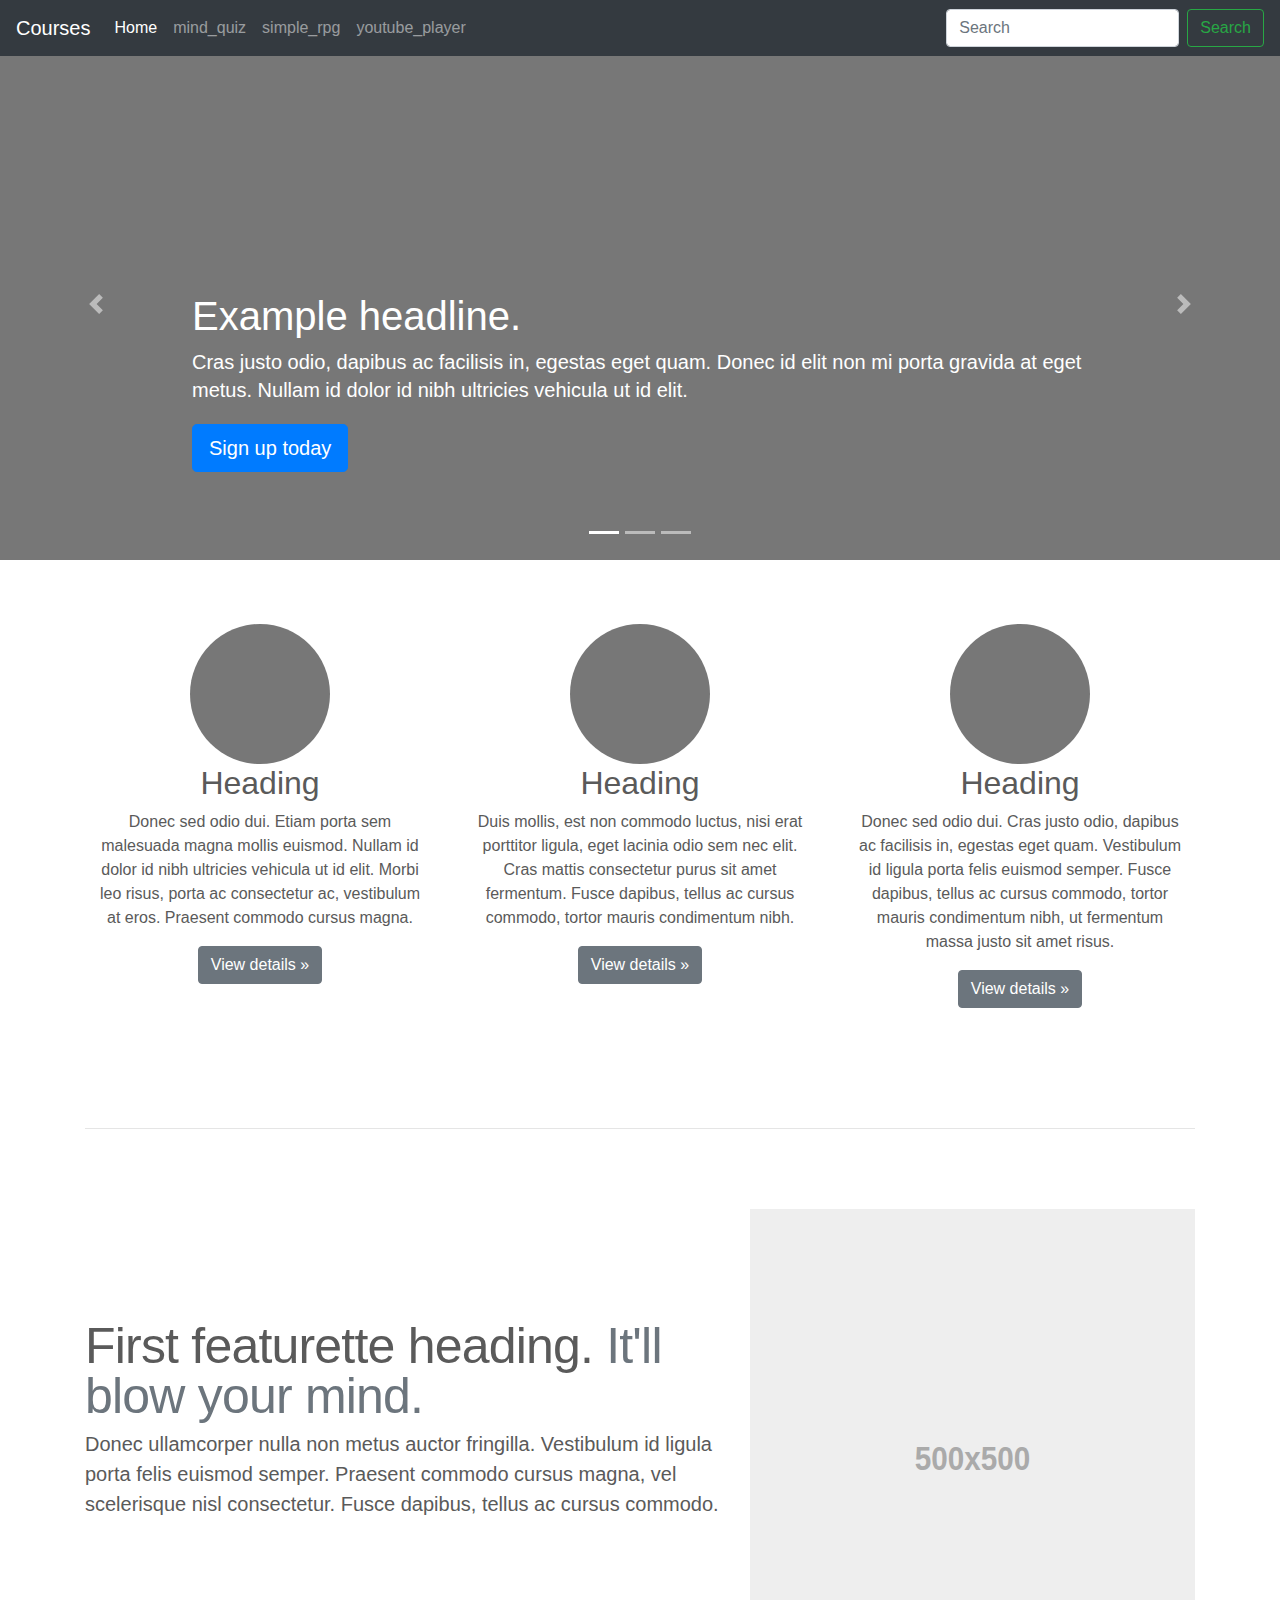
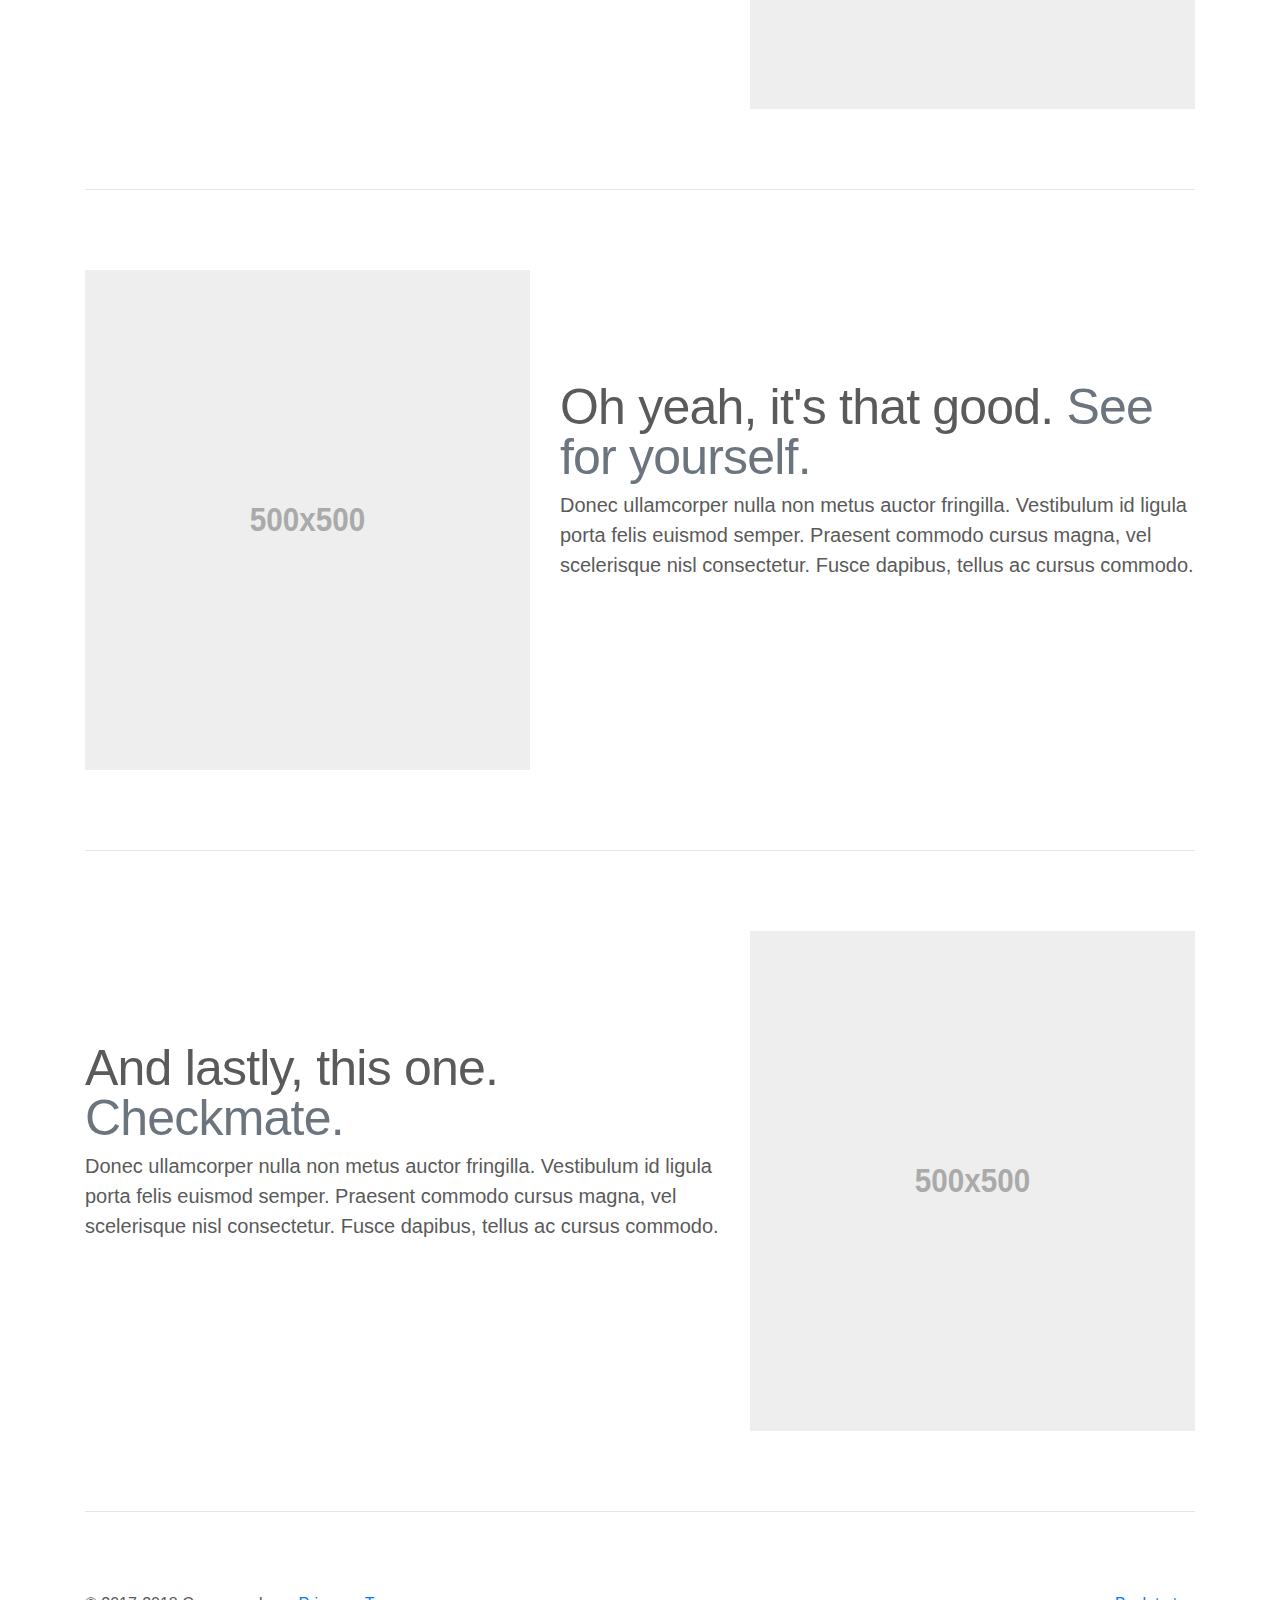
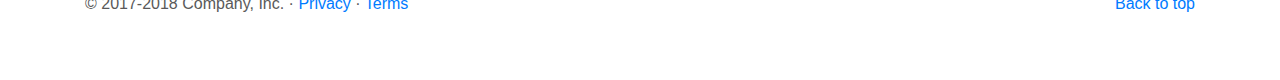
==== index.html @ 1dd1d672 "final" ====
<!doctype html>
<html lang="en">
  <head>
    <meta charset="utf-8">
    <meta name="viewport" content="width=device-width, initial-scale=1, shrink-to-fit=no">
    <meta name="description" content="">
    <meta name="author" content="">
    <link rel="icon" href="favicon.ico">

    <title>Carousel Template for Bootstrap</title>

    <!-- Bootstrap core CSS -->
    <link href="dist/css/bootstrap.min.css" rel="stylesheet">

    <!-- Custom styles for this template -->
    <link href="carousel.css" rel="stylesheet">
  </head>
  <body>

    <header>
      <nav class="navbar navbar-expand-md navbar-dark fixed-top bg-dark">
        <a class="navbar-brand" href="#">Courses</a>
        <button class="navbar-toggler" type="button" data-toggle="collapse" data-target="#navbarCollapse" aria-controls="navbarCollapse" aria-expanded="false" aria-label="Toggle navigation">
          <span class="navbar-toggler-icon"></span>
        </button>
        <div class="collapse navbar-collapse" id="navbarCollapse">
          <ul class="navbar-nav mr-auto">
            <li class="nav-item active">
              <a class="nav-link" href="#">Home <span class="sr-only">(current)</span></a>
            </li>
            <li class="nav-item">
              <a class="nav-link" href="mind_quiz.html">mind_quiz</a>
            </li>
            <li class="nav-item">
              <a class="nav-link" href="simple_rpg.html">simple_rpg</a>
            </li>
            <li class="nav-item">
              <a class="nav-link" href="youtube.html">youtube_player</a>
           </li>
          </ul>
          <form class="form-inline mt-2 mt-md-0">
            <input class="form-control mr-sm-2" type="text" placeholder="Search" aria-label="Search">
            <button class="btn btn-outline-success my-2 my-sm-0" type="submit">Search</button>
          </form>
        </div>
      </nav>
    </header>

    <main role="main">

      <div id="myCarousel" class="carousel slide" data-ride="carousel">
        <ol class="carousel-indicators">
          <li data-target="#myCarousel" data-slide-to="0" class="active"></li>
          <li data-target="#myCarousel" data-slide-to="1"></li>
          <li data-target="#myCarousel" data-slide-to="2"></li>
        </ol>
        <div class="carousel-inner">
          <div class="carousel-item active">
            <img class="first-slide" src="[data-uri]" alt="First slide">
            <div class="container">
              <div class="carousel-caption text-left">
                <h1>Example headline.</h1>
                <p>Cras justo odio, dapibus ac facilisis in, egestas eget quam. Donec id elit non mi porta gravida at eget metus. Nullam id dolor id nibh ultricies vehicula ut id elit.</p>
                <p><a class="btn btn-lg btn-primary" href="#" role="button">Sign up today</a></p>
              </div>
            </div>
          </div>
          <div class="carousel-item">
            <img class="second-slide" src="[data-uri]" alt="Second slide">
            <div class="container">
              <div class="carousel-caption">
                <h1>Another example headline.</h1>
                <p>Cras justo odio, dapibus ac facilisis in, egestas eget quam. Donec id elit non mi porta gravida at eget metus. Nullam id dolor id nibh ultricies vehicula ut id elit.</p>
                <p><a class="btn btn-lg btn-primary" href="#" role="button">Learn more</a></p>
              </div>
            </div>
          </div>
          <div class="carousel-item">
            <img class="third-slide" src="[data-uri]" alt="Third slide">
            <div class="container">
              <div class="carousel-caption text-right">
                <h1>One more for good measure.</h1>
                <p>Cras justo odio, dapibus ac facilisis in, egestas eget quam. Donec id elit non mi porta gravida at eget metus. Nullam id dolor id nibh ultricies vehicula ut id elit.</p>
                <p><a class="btn btn-lg btn-primary" href="#" role="button">Browse gallery</a></p>
              </div>
            </div>
          </div>
        </div>
        <a class="carousel-control-prev" href="#myCarousel" role="button" data-slide="prev">
          <span class="carousel-control-prev-icon" aria-hidden="true"></span>
          <span class="sr-only">Previous</span>
        </a>
        <a class="carousel-control-next" href="#myCarousel" role="button" data-slide="next">
          <span class="carousel-control-next-icon" aria-hidden="true"></span>
          <span class="sr-only">Next</span>
        </a>
      </div>


      <!-- Marketing messaging and featurettes
      ================================================== -->
      <!-- Wrap the rest of the page in another container to center all the content. -->

      <div class="container marketing">

        <!-- Three columns of text below the carousel -->
        <div class="row">
          <div class="col-lg-4">
            <img class="rounded-circle" src="[data-uri]" alt="Generic placeholder image" width="140" height="140">
            <h2>Heading</h2>
            <p>Donec sed odio dui. Etiam porta sem malesuada magna mollis euismod. Nullam id dolor id nibh ultricies vehicula ut id elit. Morbi leo risus, porta ac consectetur ac, vestibulum at eros. Praesent commodo cursus magna.</p>
            <p><a class="btn btn-secondary" href="#" role="button">View details &raquo;</a></p>
          </div><!-- /.col-lg-4 -->
          <div class="col-lg-4">
            <img class="rounded-circle" src="[data-uri]" alt="Generic placeholder image" width="140" height="140">
            <h2>Heading</h2>
            <p>Duis mollis, est non commodo luctus, nisi erat porttitor ligula, eget lacinia odio sem nec elit. Cras mattis consectetur purus sit amet fermentum. Fusce dapibus, tellus ac cursus commodo, tortor mauris condimentum nibh.</p>
            <p><a class="btn btn-secondary" href="#" role="button">View details &raquo;</a></p>
          </div><!-- /.col-lg-4 -->
          <div class="col-lg-4">
            <img class="rounded-circle" src="[data-uri]" alt="Generic placeholder image" width="140" height="140">
            <h2>Heading</h2>
            <p>Donec sed odio dui. Cras justo odio, dapibus ac facilisis in, egestas eget quam. Vestibulum id ligula porta felis euismod semper. Fusce dapibus, tellus ac cursus commodo, tortor mauris condimentum nibh, ut fermentum massa justo sit amet risus.</p>
            <p><a class="btn btn-secondary" href="#" role="button">View details &raquo;</a></p>
          </div><!-- /.col-lg-4 -->
        </div><!-- /.row -->


        <!-- START THE FEATURETTES -->

        <hr class="featurette-divider">

        <div class="row featurette">
          <div class="col-md-7">
            <h2 class="featurette-heading">First featurette heading. <span class="text-muted">It'll blow your mind.</span></h2>
            <p class="lead">Donec ullamcorper nulla non metus auctor fringilla. Vestibulum id ligula porta felis euismod semper. Praesent commodo cursus magna, vel scelerisque nisl consectetur. Fusce dapibus, tellus ac cursus commodo.</p>
          </div>
          <div class="col-md-5">
            <img class="featurette-image img-fluid mx-auto" data-src="holder.js/500x500/auto" alt="Generic placeholder image">
          </div>
        </div>

        <hr class="featurette-divider">

        <div class="row featurette">
          <div class="col-md-7 order-md-2">
            <h2 class="featurette-heading">Oh yeah, it's that good. <span class="text-muted">See for yourself.</span></h2>
            <p class="lead">Donec ullamcorper nulla non metus auctor fringilla. Vestibulum id ligula porta felis euismod semper. Praesent commodo cursus magna, vel scelerisque nisl consectetur. Fusce dapibus, tellus ac cursus commodo.</p>
          </div>
          <div class="col-md-5 order-md-1">
            <img class="featurette-image img-fluid mx-auto" data-src="holder.js/500x500/auto" alt="Generic placeholder image">
          </div>
        </div>

        <hr class="featurette-divider">

        <div class="row featurette">
          <div class="col-md-7">
            <h2 class="featurette-heading">And lastly, this one. <span class="text-muted">Checkmate.</span></h2>
            <p class="lead">Donec ullamcorper nulla non metus auctor fringilla. Vestibulum id ligula porta felis euismod semper. Praesent commodo cursus magna, vel scelerisque nisl consectetur. Fusce dapibus, tellus ac cursus commodo.</p>
          </div>
          <div class="col-md-5">
            <img class="featurette-image img-fluid mx-auto" data-src="holder.js/500x500/auto" alt="Generic placeholder image">
          </div>
        </div>

        <hr class="featurette-divider">

        <!-- /END THE FEATURETTES -->

      </div><!-- /.container -->


      <!-- FOOTER -->
      <footer class="container">
        <p class="float-right"><a href="#">Back to top</a></p>
        <p>&copy; 2017-2018 Company, Inc. &middot; <a href="#">Privacy</a> &middot; <a href="#">Terms</a></p>
      </footer>
    </main>

    <!-- Bootstrap core JavaScript
    ================================================== -->
    <!-- Placed at the end of the document so the pages load faster -->
    <script src="https://code.jquery.com/jquery-3.3.1.slim.min.js" integrity="sha384-q8i/X+965DzO0rT7abK41JStQIAqVgRVzpbzo5smXKp4YfRvH+8abtTE1Pi6jizo" crossorigin="anonymous"></script>
    <script>window.jQuery || document.write('<script src="assets/js/vendor/jquery-slim.min.js"><\/script>')</script>
    <script src="assets/js/vendor/popper.min.js"></script>
    <script src="dist/js/bootstrap.min.js"></script>
    <!-- Just to make our placeholder images work. Don't actually copy the next line! -->
    <script src="assets/js/vendor/holder.min.js"></script>
  </body>
</html>
---- carousel.css ----
/* GLOBAL STYLES
-------------------------------------------------- */
/* Padding below the footer and lighter body text */

body {
  padding-top: 3rem;
  padding-bottom: 3rem;
  color: #5a5a5a;
}


/* CUSTOMIZE THE CAROUSEL
-------------------------------------------------- */

/* Carousel base class */
.carousel {
  margin-bottom: 4rem;
}
/* Since positioning the image, we need to help out the caption */
.carousel-caption {
  bottom: 3rem;
  z-index: 10;
}

/* Declare heights because of positioning of img element */
.carousel-item {
  height: 32rem;
  background-color: #777;
}
.carousel-item > img {
  position: absolute;
  top: 0;
  left: 0;
  min-width: 100%;
  height: 32rem;
}


/* MARKETING CONTENT
-------------------------------------------------- */

/* Center align the text within the three columns below the carousel */
.marketing .col-lg-4 {
  margin-bottom: 1.5rem;
  text-align: center;
}
.marketing h2 {
  font-weight: 400;
}
.marketing .col-lg-4 p {
  margin-right: .75rem;
  margin-left: .75rem;
}


/* Featurettes
------------------------- */

.featurette-divider {
  margin: 5rem 0; /* Space out the Bootstrap <hr> more */
}

/* Thin out the marketing headings */
.featurette-heading {
  font-weight: 300;
  line-height: 1;
  letter-spacing: -.05rem;
}


/* RESPONSIVE CSS
-------------------------------------------------- */

@media (min-width: 40em) {
  /* Bump up size of carousel content */
  .carousel-caption p {
    margin-bottom: 1.25rem;
    font-size: 1.25rem;
    line-height: 1.4;
  }

  .featurette-heading {
    font-size: 50px;
  }
}

@media (min-width: 62em) {
  .featurette-heading {
    margin-top: 7rem;
  }
}
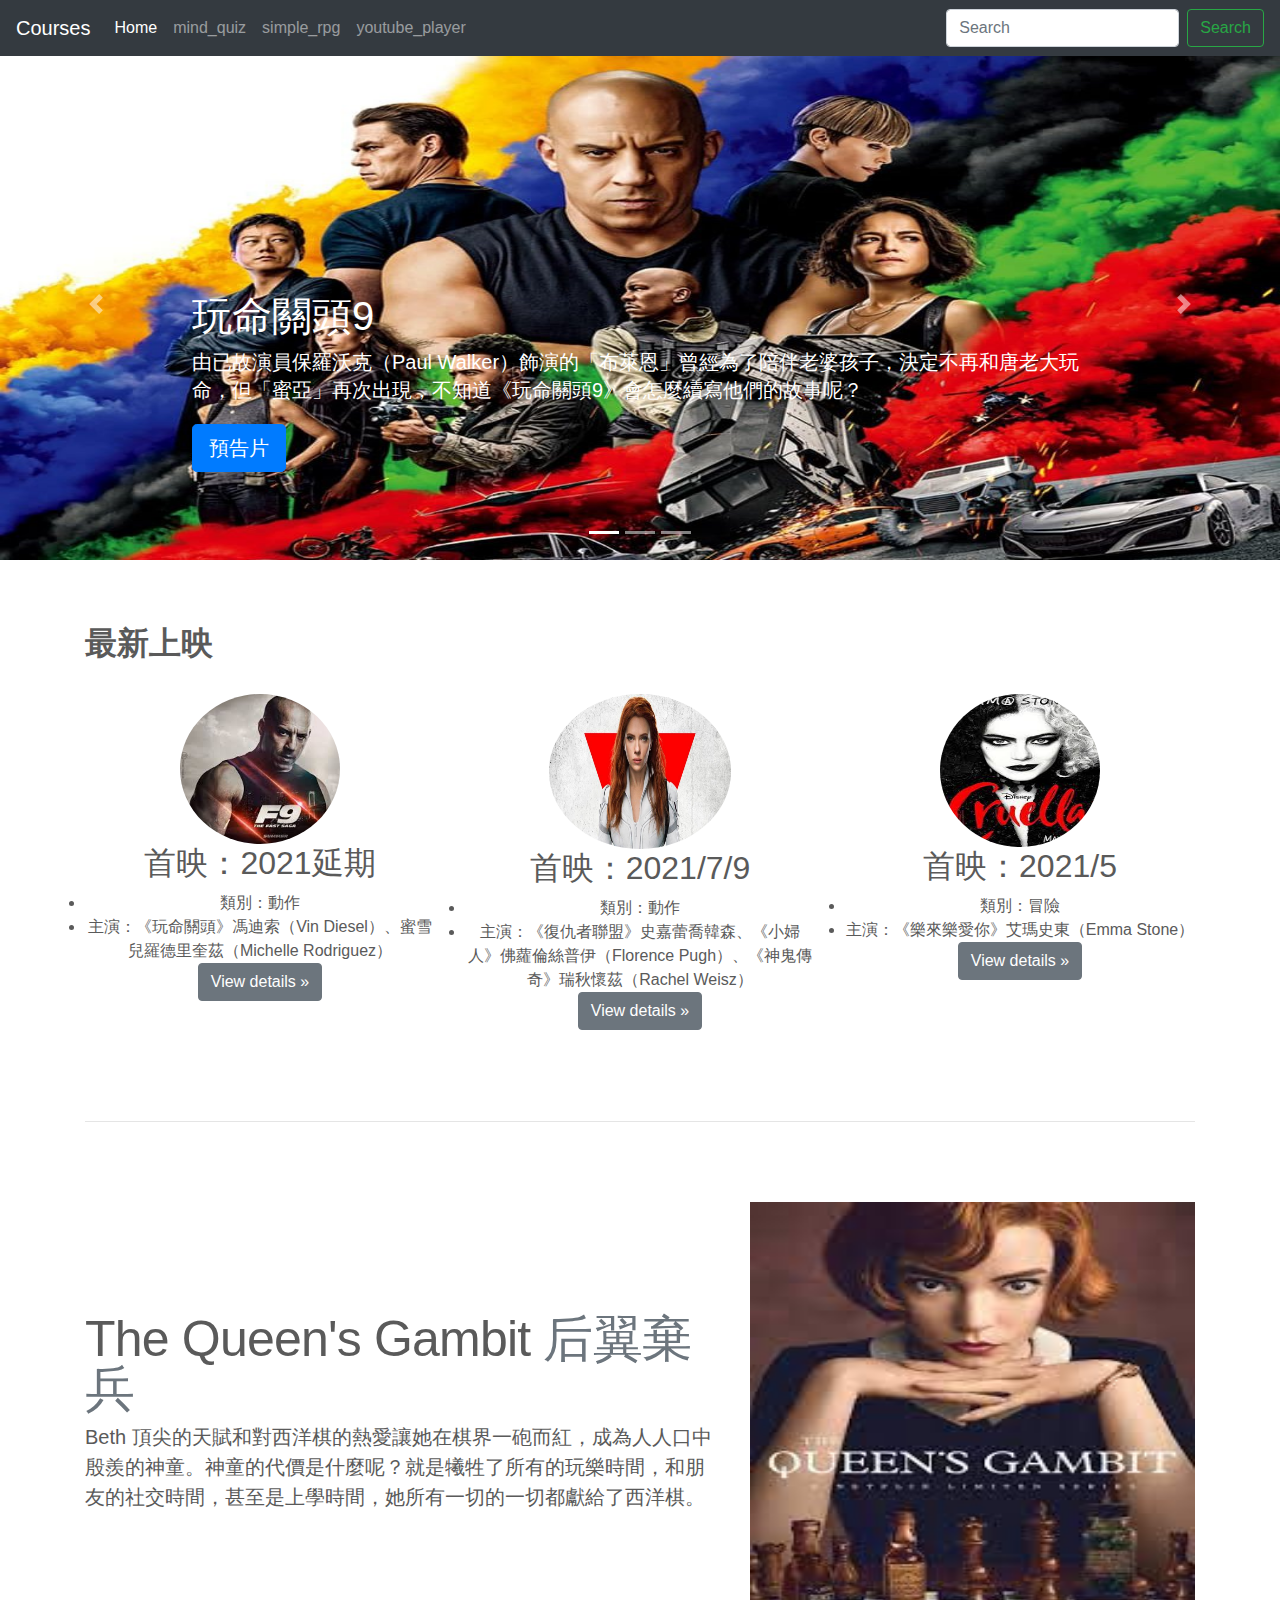
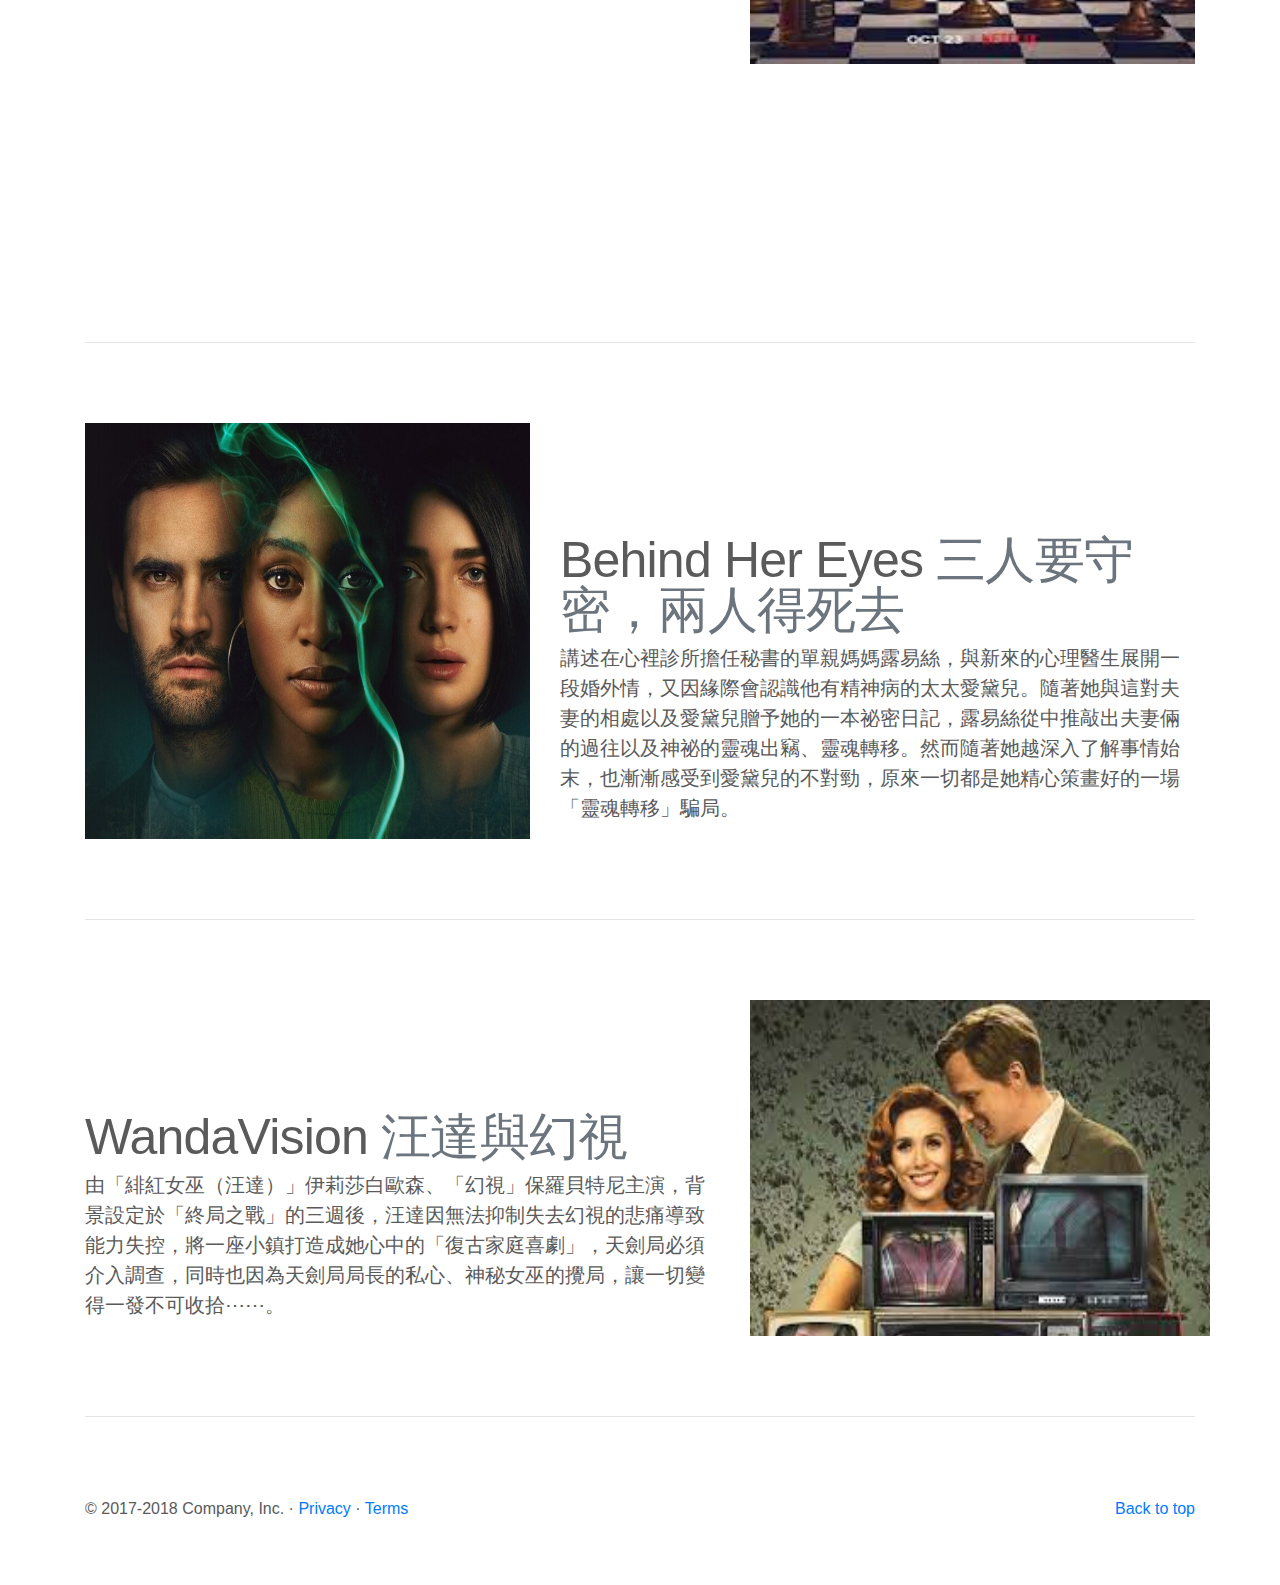
==== commit 94148ef8: "1" ====
--- a/index.html
+++ b/index.html
@@ -56,32 +56,32 @@
         </ol>
         <div class="carousel-inner">
           <div class="carousel-item active">
-            <img class="first-slide" src="[data-uri]" alt="First slide">
+            <img class="first-slide" src="assets/img/F9.jpg" alt="First slide">
             <div class="container">
               <div class="carousel-caption text-left">
-                <h1>Example headline.</h1>
-                <p>Cras justo odio, dapibus ac facilisis in, egestas eget quam. Donec id elit non mi porta gravida at eget metus. Nullam id dolor id nibh ultricies vehicula ut id elit.</p>
-                <p><a class="btn btn-lg btn-primary" href="#" role="button">Sign up today</a></p>
+                <h1>玩命關頭9</h1>
+                <p>由已故演員保羅沃克（Paul Walker）飾演的「布萊恩」曾經為了陪伴老婆孩子，決定不再和唐老大玩命，但「蜜亞」再次出現，不知道《玩命關頭9》會怎麼續寫他們的故事呢？</p>
+                <p><a class="btn btn-lg btn-primary" href="https://www.youtube.com/watch?v=7k2P3mF5Eso" target="_self" role="button">預告片</a></p>
               </div>
             </div>
           </div>
           <div class="carousel-item">
-            <img class="second-slide" src="[data-uri]" alt="Second slide">
+            <img class="second-slide" src="assets/img/photo.jfif" alt="Second slide">
             <div class="container">
-              <div class="carousel-caption">
-                <h1>Another example headline.</h1>
-                <p>Cras justo odio, dapibus ac facilisis in, egestas eget quam. Donec id elit non mi porta gravida at eget metus. Nullam id dolor id nibh ultricies vehicula ut id elit.</p>
-                <p><a class="btn btn-lg btn-primary" href="#" role="button">Learn more</a></p>
+              <div class="carousel-caption text-left">
+                <h1>黑寡婦</h1>
+                <p>娜塔莎羅曼諾夫在德國機場放走「美國隊長」和「酷寒戰士」之後，遭到美國政府通緝，流亡的同時，她竟發現了關於自己身世的危險陰謀!《黑寡婦》聚焦娜塔莎的過去，講述她如何被培育成蘇聯紅房間諜，如何被「鷹眼」招募為神盾局特工，娜塔莎曾經的「學妹」葉蓮娜貝洛娃和兩人的養父養母也首次現身！</p>
+                <p><a class="btn btn-lg btn-primary" href="https://www.youtube.com/watch?v=-gQHSE7cJg8" target="_self" role="button">預告片</a></p>
               </div>
             </div>
           </div>
           <div class="carousel-item">
-            <img class="third-slide" src="[data-uri]" alt="Third slide">
+            <img class="third-slide" src="assets/img/smile.jpg" alt="Third slide">
             <div class="container">
               <div class="carousel-caption text-right">
-                <h1>One more for good measure.</h1>
-                <p>Cras justo odio, dapibus ac facilisis in, egestas eget quam. Donec id elit non mi porta gravida at eget metus. Nullam id dolor id nibh ultricies vehicula ut id elit.</p>
-                <p><a class="btn btn-lg btn-primary" href="#" role="button">Browse gallery</a></p>
+                <h1>時尚惡女：庫伊拉</h1>
+                <p>故事設定在1970年代倫敦正值龐克搖滾的革命時期，一位名叫艾絲黛拉（艾瑪史東 飾）的年輕女孩，想憑著自己的才華在時尚界闖出自己的名號；直到有天她被馮赫爾曼男爵夫人相中（艾瑪湯普遜 飾），兩人從相知相惜演變到反目成仇，這讓艾絲黛拉的黑暗面逐漸展露，成為了人見人怕的時尚惡女 — 庫伊拉！</p>
+                <p><a class="btn btn-lg btn-primary" href="https://www.youtube.com/watch?v=n3cUpqUI42Y" target="_self" role="button">預告片</a></p>
               </div>
             </div>
           </div>
@@ -102,26 +102,32 @@
       <!-- Wrap the rest of the page in another container to center all the content. -->
 
       <div class="container marketing">
-
+        <div>
+          <h2><strong>最新上映</strong></h2>
+          <br>
+        </div>
         <!-- Three columns of text below the carousel -->
         <div class="row">
           <div class="col-lg-4">
-            <img class="rounded-circle" src="[data-uri]" alt="Generic placeholder image" width="140" height="140">
-            <h2>Heading</h2>
-            <p>Donec sed odio dui. Etiam porta sem malesuada magna mollis euismod. Nullam id dolor id nibh ultricies vehicula ut id elit. Morbi leo risus, porta ac consectetur ac, vestibulum at eros. Praesent commodo cursus magna.</p>
-            <p><a class="btn btn-secondary" href="#" role="button">View details &raquo;</a></p>
+            <img class="rounded-circle" src="assets/img/images.jfif" alt="Generic placeholder image" width="160" height="150">
+            <h2>首映：2021延期</h2>
+            <li>類別：動作</li>
+            <li>主演：《玩命關頭》馮迪索（Vin Diesel）、蜜雪兒羅德里奎茲（Michelle Rodriguez）</li>
+            <p><a class="btn btn-secondary" href="https://zh.wikipedia.org/wiki/%E7%8E%A9%E5%91%BD%E9%97%9C%E9%A0%AD%E7%B3%BB%E5%88%97" target="_blank" role="button">View details &raquo;</a></p>
           </div><!-- /.col-lg-4 -->
           <div class="col-lg-4">
-            <img class="rounded-circle" src="[data-uri]" alt="Generic placeholder image" width="140" height="140">
-            <h2>Heading</h2>
-            <p>Duis mollis, est non commodo luctus, nisi erat porttitor ligula, eget lacinia odio sem nec elit. Cras mattis consectetur purus sit amet fermentum. Fusce dapibus, tellus ac cursus commodo, tortor mauris condimentum nibh.</p>
-            <p><a class="btn btn-secondary" href="#" role="button">View details &raquo;</a></p>
+            <img class="rounded-circle" src="assets/img/black.jpg" alt="Generic placeholder image" width="52%" height="48%">
+            <h2>首映：2021/7/9</h2>
+            <li>類別：動作</li>
+            <li>主演：《復仇者聯盟》史嘉蕾喬韓森、《小婦人》佛蘿倫絲普伊（Florence Pugh）、《神鬼傳奇》瑞秋懷茲（Rachel Weisz）</li>
+            <p><a class="btn btn-secondary" href="https://zh.wikipedia.org/wiki/%E9%BB%91%E5%AF%A1%E5%A9%A6_(%E9%9B%BB%E5%BD%B1)" target="_blank" role="button">View details &raquo;</a></p>
           </div><!-- /.col-lg-4 -->
           <div class="col-lg-4">
-            <img class="rounded-circle" src="[data-uri]" alt="Generic placeholder image" width="140" height="140">
-            <h2>Heading</h2>
-            <p>Donec sed odio dui. Cras justo odio, dapibus ac facilisis in, egestas eget quam. Vestibulum id ligula porta felis euismod semper. Fusce dapibus, tellus ac cursus commodo, tortor mauris condimentum nibh, ut fermentum massa justo sit amet risus.</p>
-            <p><a class="btn btn-secondary" href="#" role="button">View details &raquo;</a></p>
+            <img class="rounded-circle" src="assets/img/emma.jfif" alt="Generic placeholder image" width="160" height="153">
+            <h2>首映：2021/5</h2>
+            <li>類別：冒險</li>
+            <li>主演：《樂來樂愛你》艾瑪史東（Emma Stone）</li>
+            <p><a class="btn btn-secondary" href="https://zh.wikipedia.org/wiki/%E6%99%82%E5%B0%9A%E6%83%A1%E5%A5%B3%EF%BC%9A%E5%BA%AB%E4%BC%8A%E6%8B%89" target="_blank" role="button">View details &raquo;</a></p>
           </div><!-- /.col-lg-4 -->
         </div><!-- /.row -->
 
@@ -132,11 +138,11 @@
 
         <div class="row featurette">
           <div class="col-md-7">
-            <h2 class="featurette-heading">First featurette heading. <span class="text-muted">It'll blow your mind.</span></h2>
-            <p class="lead">Donec ullamcorper nulla non metus auctor fringilla. Vestibulum id ligula porta felis euismod semper. Praesent commodo cursus magna, vel scelerisque nisl consectetur. Fusce dapibus, tellus ac cursus commodo.</p>
+            <h2 class="featurette-heading">The Queen's Gambit <span class="text-muted">后翼棄兵</span></h2>
+            <p class="lead">Beth 頂尖的天賦和對西洋棋的熱愛讓她在棋界一砲而紅，成為人人口中殷羨的神童。神童的代價是什麼呢？就是犧牲了所有的玩樂時間，和朋友的社交時間，甚至是上學時間，她所有一切的一切都獻給了西洋棋。</p>
           </div>
           <div class="col-md-5">
-            <img class="featurette-image img-fluid mx-auto" data-src="holder.js/500x500/auto" alt="Generic placeholder image">
+            <img  class="zoom" src="assets/img/queen.jfif" width="100%" height="70%" alt="Generic placeholder image">
           </div>
         </div>
 
@@ -144,11 +150,11 @@
 
         <div class="row featurette">
           <div class="col-md-7 order-md-2">
-            <h2 class="featurette-heading">Oh yeah, it's that good. <span class="text-muted">See for yourself.</span></h2>
-            <p class="lead">Donec ullamcorper nulla non metus auctor fringilla. Vestibulum id ligula porta felis euismod semper. Praesent commodo cursus magna, vel scelerisque nisl consectetur. Fusce dapibus, tellus ac cursus commodo.</p>
+            <h2 class="featurette-heading">Behind Her Eyes <span class="text-muted">三人要守密，兩人得死去</span></h2>
+            <p class="lead">講述在心裡診所擔任秘書的單親媽媽露易絲，與新來的心理醫生展開一段婚外情，又因緣際會認識他有精神病的太太愛黛兒。隨著她與這對夫妻的相處以及愛黛兒贈予她的一本祕密日記，露易絲從中推敲出夫妻倆的過往以及神祕的靈魂出竊、靈魂轉移。然而隨著她越深入了解事情始末，也漸漸感受到愛黛兒的不對勁，原來一切都是她精心策畫好的一場「靈魂轉移」騙局。</p>
           </div>
-          <div class="col-md-5 order-md-1">
-            <img class="featurette-image img-fluid mx-auto" data-src="holder.js/500x500/auto" alt="Generic placeholder image">
+          <div class="col-md-5">
+            <img class="zoom" src="assets/img/secret.jpg" width="100%" height="100%" alt="Generic placeholder image">
           </div>
         </div>
 
@@ -156,11 +162,11 @@
 
         <div class="row featurette">
           <div class="col-md-7">
-            <h2 class="featurette-heading">And lastly, this one. <span class="text-muted">Checkmate.</span></h2>
-            <p class="lead">Donec ullamcorper nulla non metus auctor fringilla. Vestibulum id ligula porta felis euismod semper. Praesent commodo cursus magna, vel scelerisque nisl consectetur. Fusce dapibus, tellus ac cursus commodo.</p>
+            <h2 class="featurette-heading">WandaVision <span class="text-muted">汪達與幻視</span></h2>
+            <p class="lead">由「緋紅女巫（汪達）」伊莉莎白歐森、「幻視」保羅貝特尼主演，背景設定於「終局之戰」的三週後，汪達因無法抑制失去幻視的悲痛導致能力失控，將一座小鎮打造成她心中的「復古家庭喜劇」，天劍局必須介入調查，同時也因為天劍局局長的私心、神秘女巫的攪局，讓一切變得一發不可收拾⋯⋯。</p>
           </div>
           <div class="col-md-5">
-            <img class="featurette-image img-fluid mx-auto" data-src="holder.js/500x500/auto" alt="Generic placeholder image">
+            <img class="aoom" src="assets/img/wanda.jfif"  width="105%" height="105%" alt="Generic placeholder image">
           </div>
         </div>
 
--- a/carousel.css
+++ b/carousel.css
@@ -66,8 +66,16 @@
   line-height: 1;
   letter-spacing: -.05rem;
 }
-
-
+.col-md-5 {
+  overflow: hidden;
+}
+.col-md-5 img{
+  transform:scale(1,1);
+  transition: all 1s ease-out;
+}
+.col-md-5 img:hover{
+  transform:scale(1.2,1.2);
+}
 /* RESPONSIVE CSS
 -------------------------------------------------- */
 
